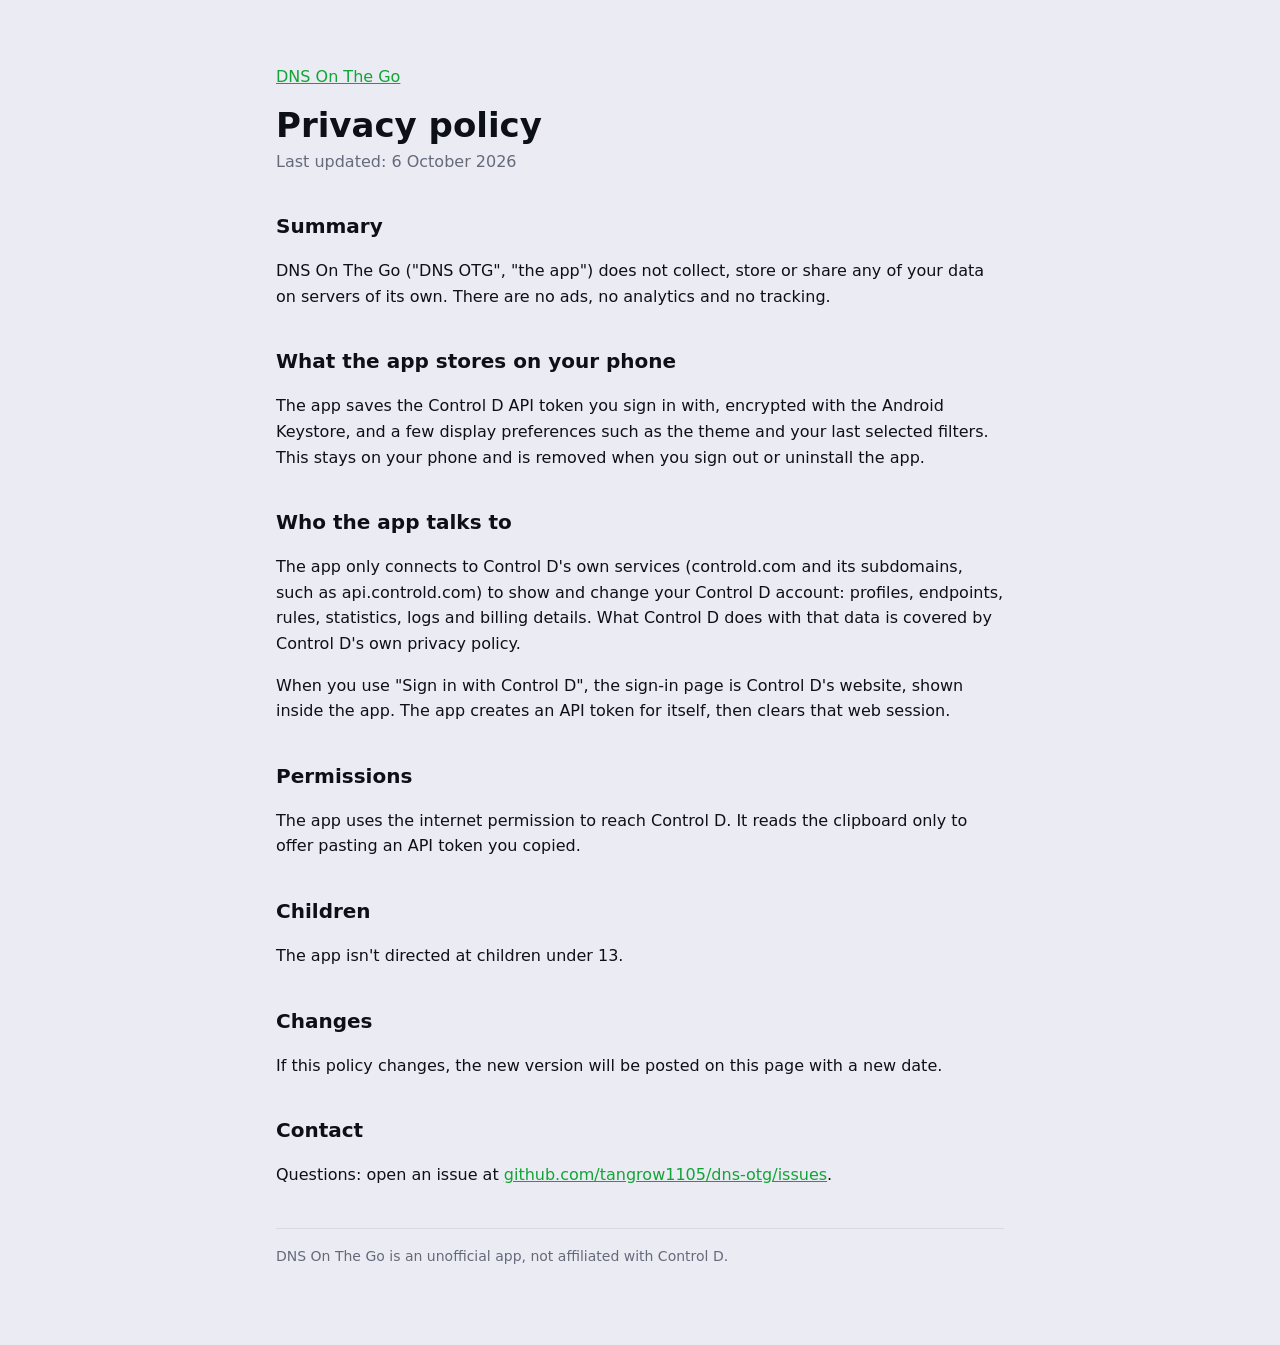
==== docs/privacy.html @ a2491e9a "DNS On The Go 1.0.0 Unofficial Android app to manage Control D: profiles, endpoints, statistics and " ====
<!doctype html>
<html lang="en">
<head>
<meta charset="utf-8">
<meta name="viewport" content="width=device-width, initial-scale=1">
<title>Privacy Policy</title>
<link rel="icon" href="icon.svg">
<link rel="stylesheet" href="style.css">
</head>
<body>
<main>
  <p><a href="./">DNS On The Go</a></p>
  <h1>Privacy policy</h1>
  <p class="tag">Last updated: 6 October 2026</p>

  <h2>Summary</h2>
  <p>DNS On The Go ("DNS OTG", "the app") does not collect, store or share any of your data on servers of its own. There are no ads, no analytics and no tracking.</p>

  <h2>What the app stores on your phone</h2>
  <p>The app saves the Control D API token you sign in with, encrypted with the Android Keystore, and a few display preferences such as the theme and your last selected filters. This stays on your phone and is removed when you sign out or uninstall the app.</p>

  <h2>Who the app talks to</h2>
  <p>The app only connects to Control D's own services (controld.com and its subdomains, such as api.controld.com) to show and change your Control D account: profiles, endpoints, rules, statistics, logs and billing details. What Control D does with that data is covered by Control D's own privacy policy.</p>
  <p>When you use "Sign in with Control D", the sign-in page is Control D's website, shown inside the app. The app creates an API token for itself, then clears that web session.</p>

  <h2>Permissions</h2>
  <p>The app uses the internet permission to reach Control D. It reads the clipboard only to offer pasting an API token you copied.</p>

  <h2>Children</h2>
  <p>The app isn't directed at children under 13.</p>

  <h2>Changes</h2>
  <p>If this policy changes, the new version will be posted on this page with a new date.</p>

  <h2>Contact</h2>
  <p>Questions: open an issue at <a href="https://github.com/tangrow1105/dns-otg/issues">github.com/tangrow1105/dns-otg/issues</a>.</p>

  <p class="note">DNS On The Go is an unofficial app, not affiliated with Control D.</p>
</main>
</body>
</html>
---- docs/style.css ----
:root{--bg:#080B17;--card:#111628;--text:#E8EBF7;--muted:#8B93B3;--accent:#2FD8A2;--line:#262D4A}
@media (prefers-color-scheme:light){:root{--bg:#EBECF3;--card:#FFFFFF;--text:#0E1018;--muted:#656A7A;--accent:#12A436;--line:#D8DBE6}}
*{box-sizing:border-box}
body{margin:0;background:var(--bg);color:var(--text);font:16px/1.6 system-ui,-apple-system,"Segoe UI",Roboto,sans-serif}
main{max-width:760px;margin:0 auto;padding:48px 16px 64px}
a{color:var(--accent)}
.hero{display:flex;gap:20px;align-items:center;margin-bottom:28px}
.hero img{width:88px;height:88px;border-radius:22px}
h1{font-size:34px;margin:0;line-height:1.15}
h2{font-size:20px;margin:36px 0 12px}
.tag{color:var(--muted);margin:4px 0 0}
.btn{display:inline-block;background:var(--accent);color:#04241A;font-weight:600;text-decoration:none;padding:12px 22px;border-radius:999px;margin:8px 8px 0 0}
.btn.alt{background:var(--card);color:var(--text);border:1px solid var(--line)}
.grid{display:grid;grid-template-columns:repeat(auto-fit,minmax(220px,1fr));gap:12px}
.card{background:var(--card);border:1px solid var(--line);border-radius:20px;padding:16px 18px}
.card h3{margin:0 0 4px;font-size:16px}
.card p{margin:0;color:var(--muted);font-size:14px}
.note{color:var(--muted);font-size:14px;border-top:1px solid var(--line);margin-top:40px;padding-top:16px}
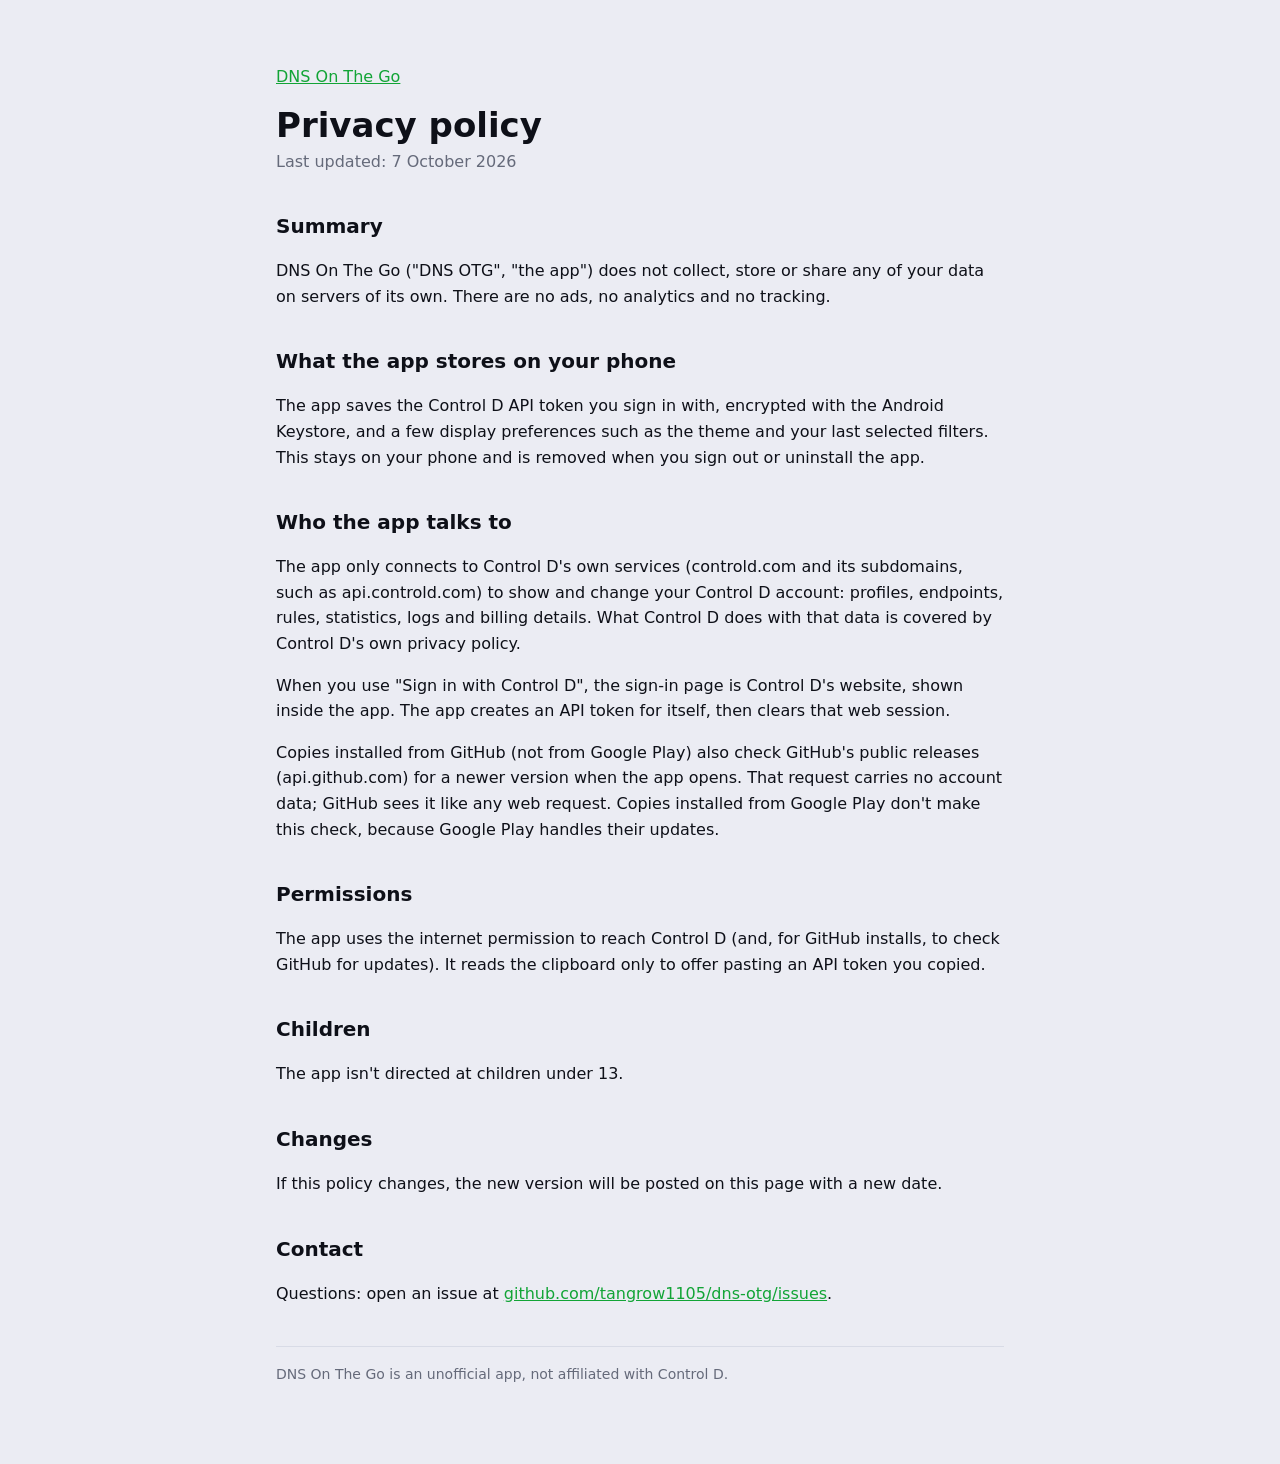
==== commit 78c23ded: "1.0.1: update check for GitHub installs, scroll and layout fixes - Check GitHub Releases for a newer" ====
--- a/docs/privacy.html
+++ b/docs/privacy.html
@@ -11,7 +11,7 @@
 <main>
   <p><a href="./">DNS On The Go</a></p>
   <h1>Privacy policy</h1>
-  <p class="tag">Last updated: 6 October 2026</p>
+  <p class="tag">Last updated: 7 October 2026</p>
 
   <h2>Summary</h2>
   <p>DNS On The Go ("DNS OTG", "the app") does not collect, store or share any of your data on servers of its own. There are no ads, no analytics and no tracking.</p>
@@ -22,9 +22,10 @@
   <h2>Who the app talks to</h2>
   <p>The app only connects to Control D's own services (controld.com and its subdomains, such as api.controld.com) to show and change your Control D account: profiles, endpoints, rules, statistics, logs and billing details. What Control D does with that data is covered by Control D's own privacy policy.</p>
   <p>When you use "Sign in with Control D", the sign-in page is Control D's website, shown inside the app. The app creates an API token for itself, then clears that web session.</p>
+  <p>Copies installed from GitHub (not from Google Play) also check GitHub's public releases (api.github.com) for a newer version when the app opens. That request carries no account data; GitHub sees it like any web request. Copies installed from Google Play don't make this check, because Google Play handles their updates.</p>
 
   <h2>Permissions</h2>
-  <p>The app uses the internet permission to reach Control D. It reads the clipboard only to offer pasting an API token you copied.</p>
+  <p>The app uses the internet permission to reach Control D (and, for GitHub installs, to check GitHub for updates). It reads the clipboard only to offer pasting an API token you copied.</p>
 
   <h2>Children</h2>
   <p>The app isn't directed at children under 13.</p>
--- a/docs/style.css
+++ b/docs/style.css
@@ -16,3 +16,6 @@
 .card h3{margin:0 0 4px;font-size:16px}
 .card p{margin:0;color:var(--muted);font-size:14px}
 .note{color:var(--muted);font-size:14px;border-top:1px solid var(--line);margin-top:40px;padding-top:16px}
+.meta{color:var(--muted);font-size:14px;margin:14px 0 0}
+.shots{display:flex;gap:12px;overflow-x:auto;scroll-snap-type:x mandatory;margin:28px -16px 0;padding:0 16px 10px}
+.shots img{flex:none;width:200px;height:auto;border-radius:24px;border:1px solid var(--line);scroll-snap-align:start}
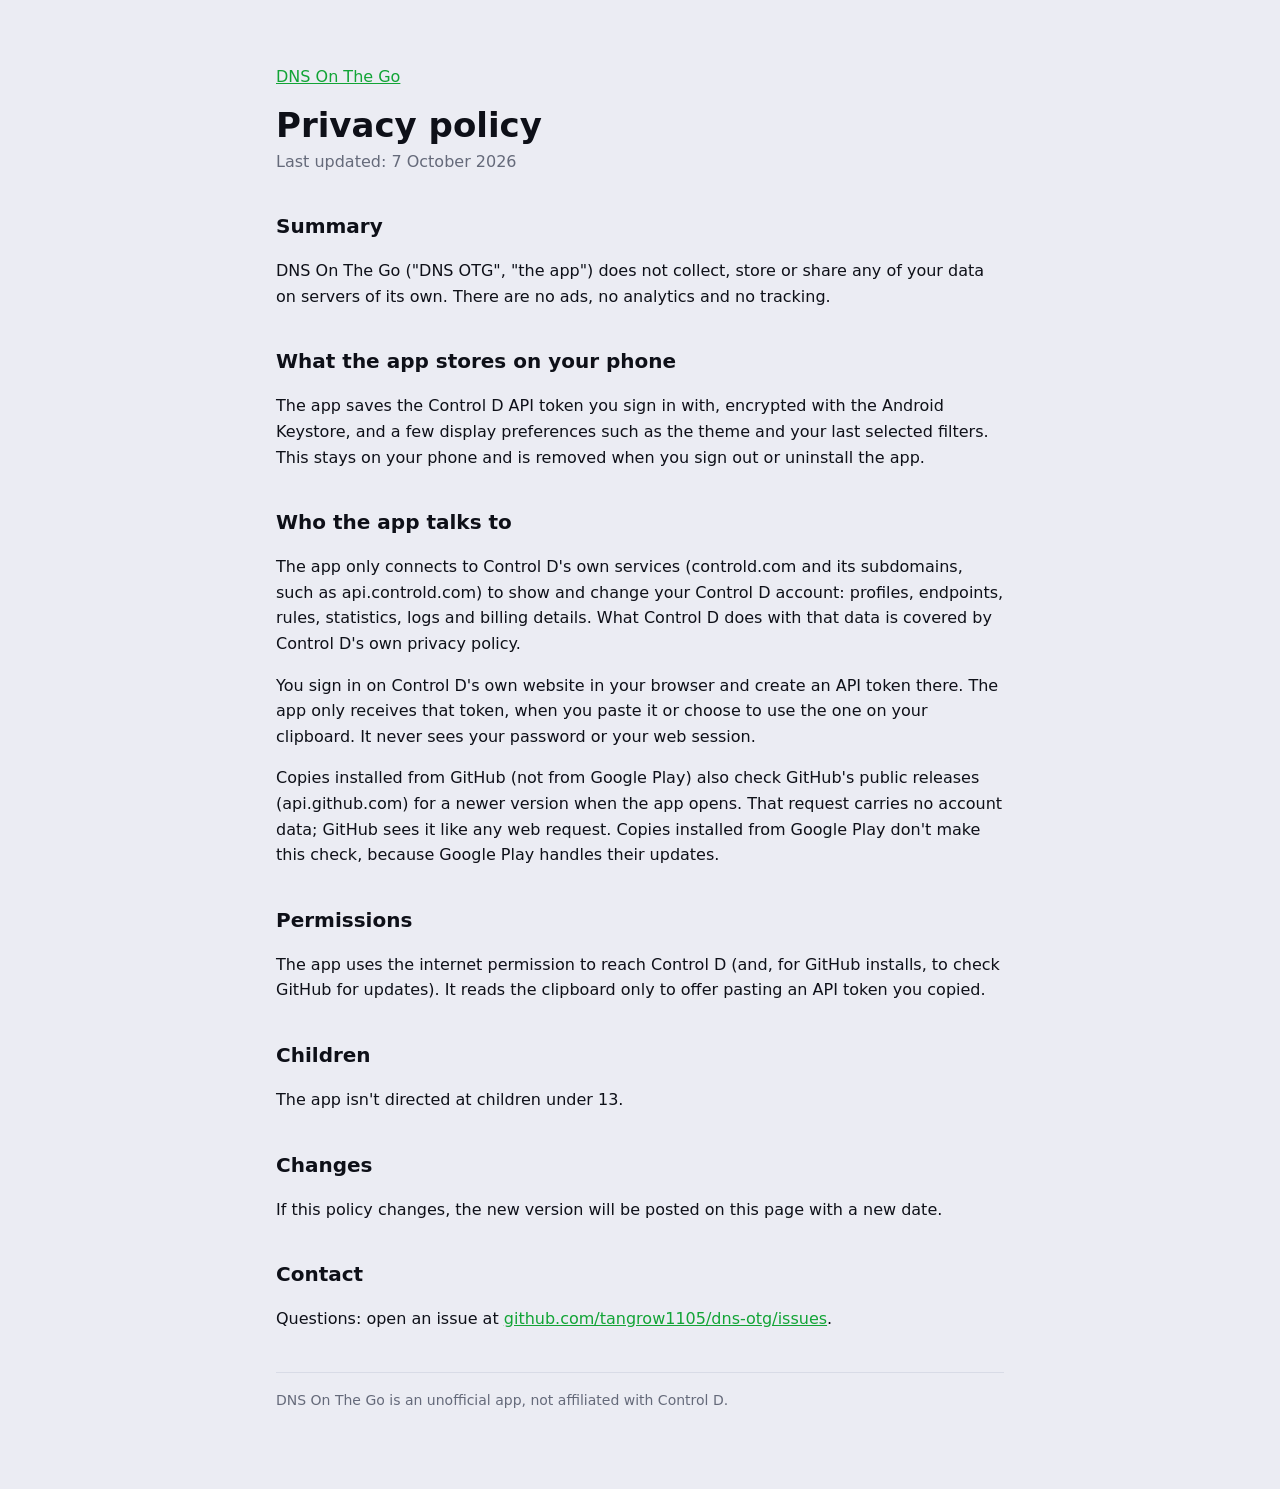
==== commit 26a9744f: "Sign-in through the browser only: open the dashboard, create a token, paste it The in-app login page" ====
--- a/docs/privacy.html
+++ b/docs/privacy.html
@@ -21,7 +21,7 @@
 
   <h2>Who the app talks to</h2>
   <p>The app only connects to Control D's own services (controld.com and its subdomains, such as api.controld.com) to show and change your Control D account: profiles, endpoints, rules, statistics, logs and billing details. What Control D does with that data is covered by Control D's own privacy policy.</p>
-  <p>When you use "Sign in with Control D", the sign-in page is Control D's website, shown inside the app. The app creates an API token for itself, then clears that web session.</p>
+  <p>You sign in on Control D's own website in your browser and create an API token there. The app only receives that token, when you paste it or choose to use the one on your clipboard. It never sees your password or your web session.</p>
   <p>Copies installed from GitHub (not from Google Play) also check GitHub's public releases (api.github.com) for a newer version when the app opens. That request carries no account data; GitHub sees it like any web request. Copies installed from Google Play don't make this check, because Google Play handles their updates.</p>
 
   <h2>Permissions</h2>
--- a/docs/style.css
+++ b/docs/style.css
@@ -19,3 +19,4 @@
 .meta{color:var(--muted);font-size:14px;margin:14px 0 0}
 .shots{display:flex;gap:12px;overflow-x:auto;scroll-snap-type:x mandatory;margin:28px -16px 0;padding:0 16px 10px}
 .shots img{flex:none;width:200px;height:auto;border-radius:24px;border:1px solid var(--line);scroll-snap-align:start}
+.steps{padding-left:22px;margin:8px 0 0}.steps li{margin:6px 0}
